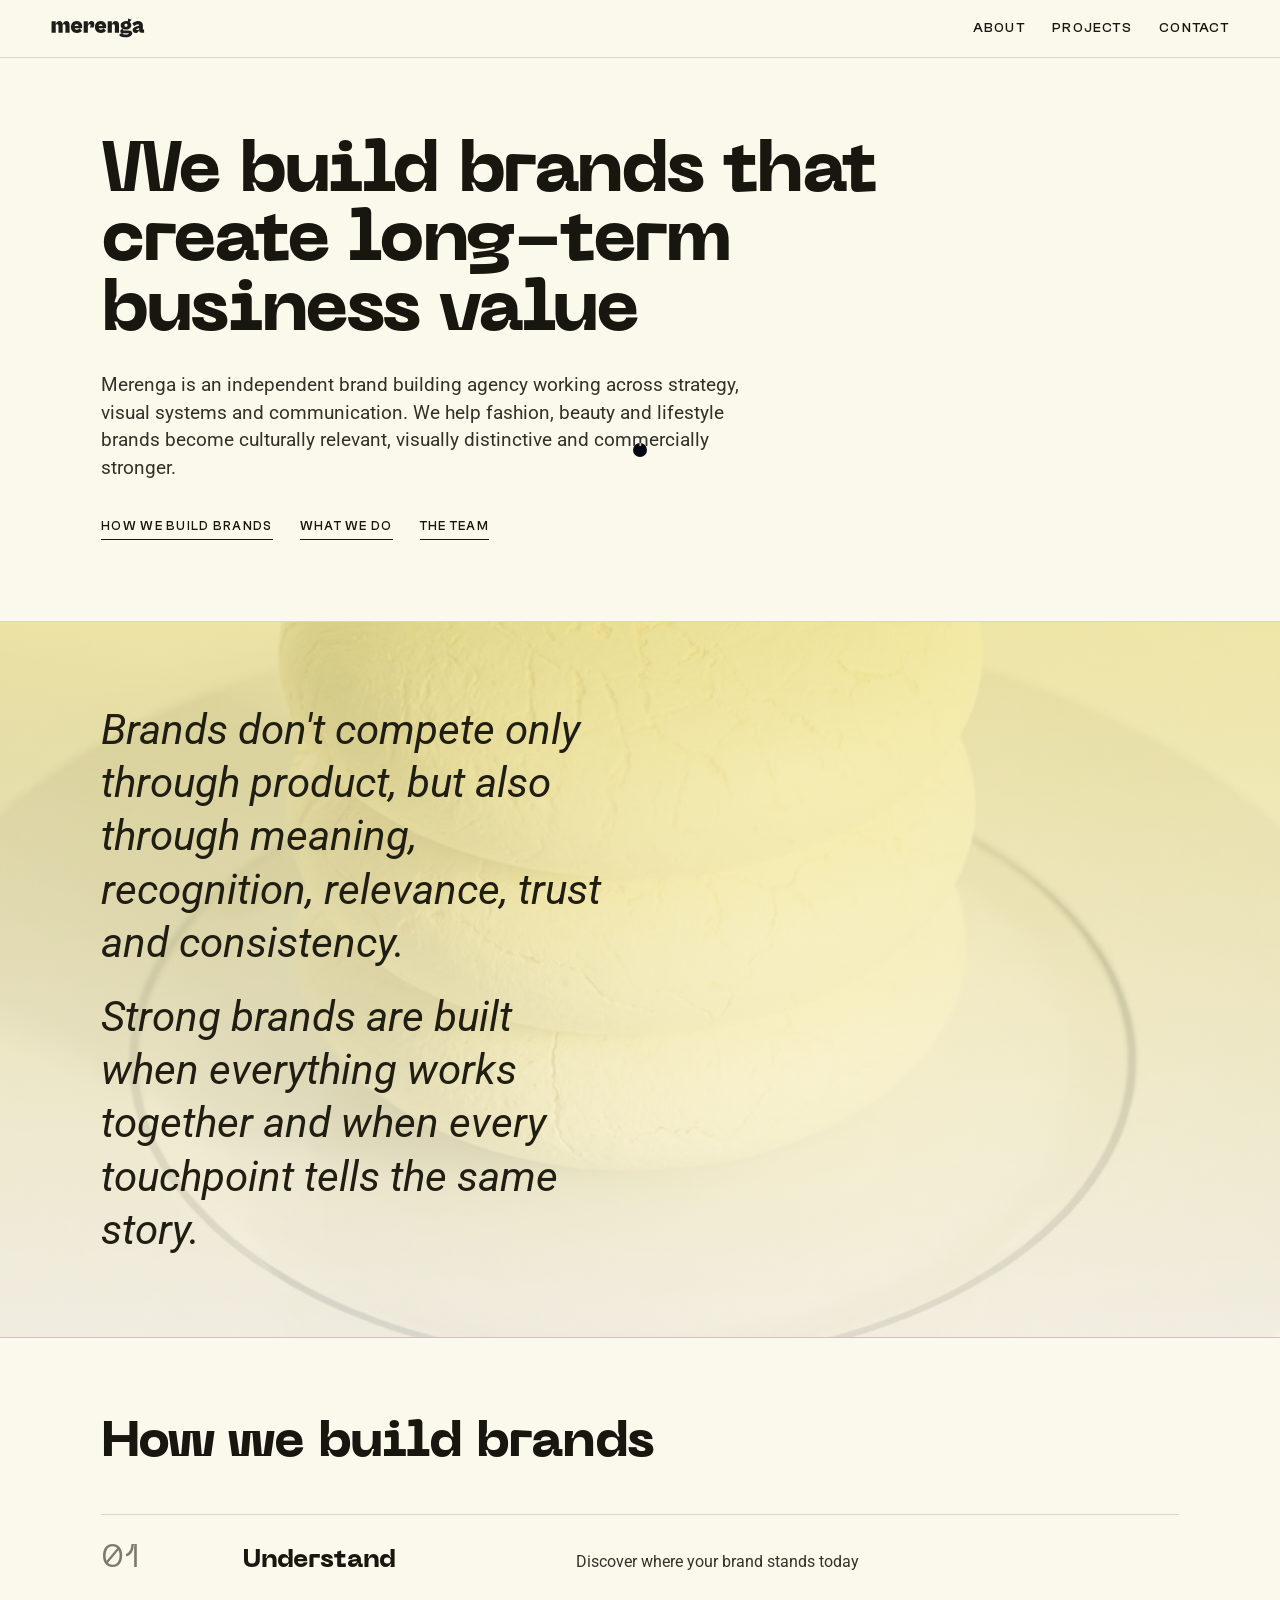
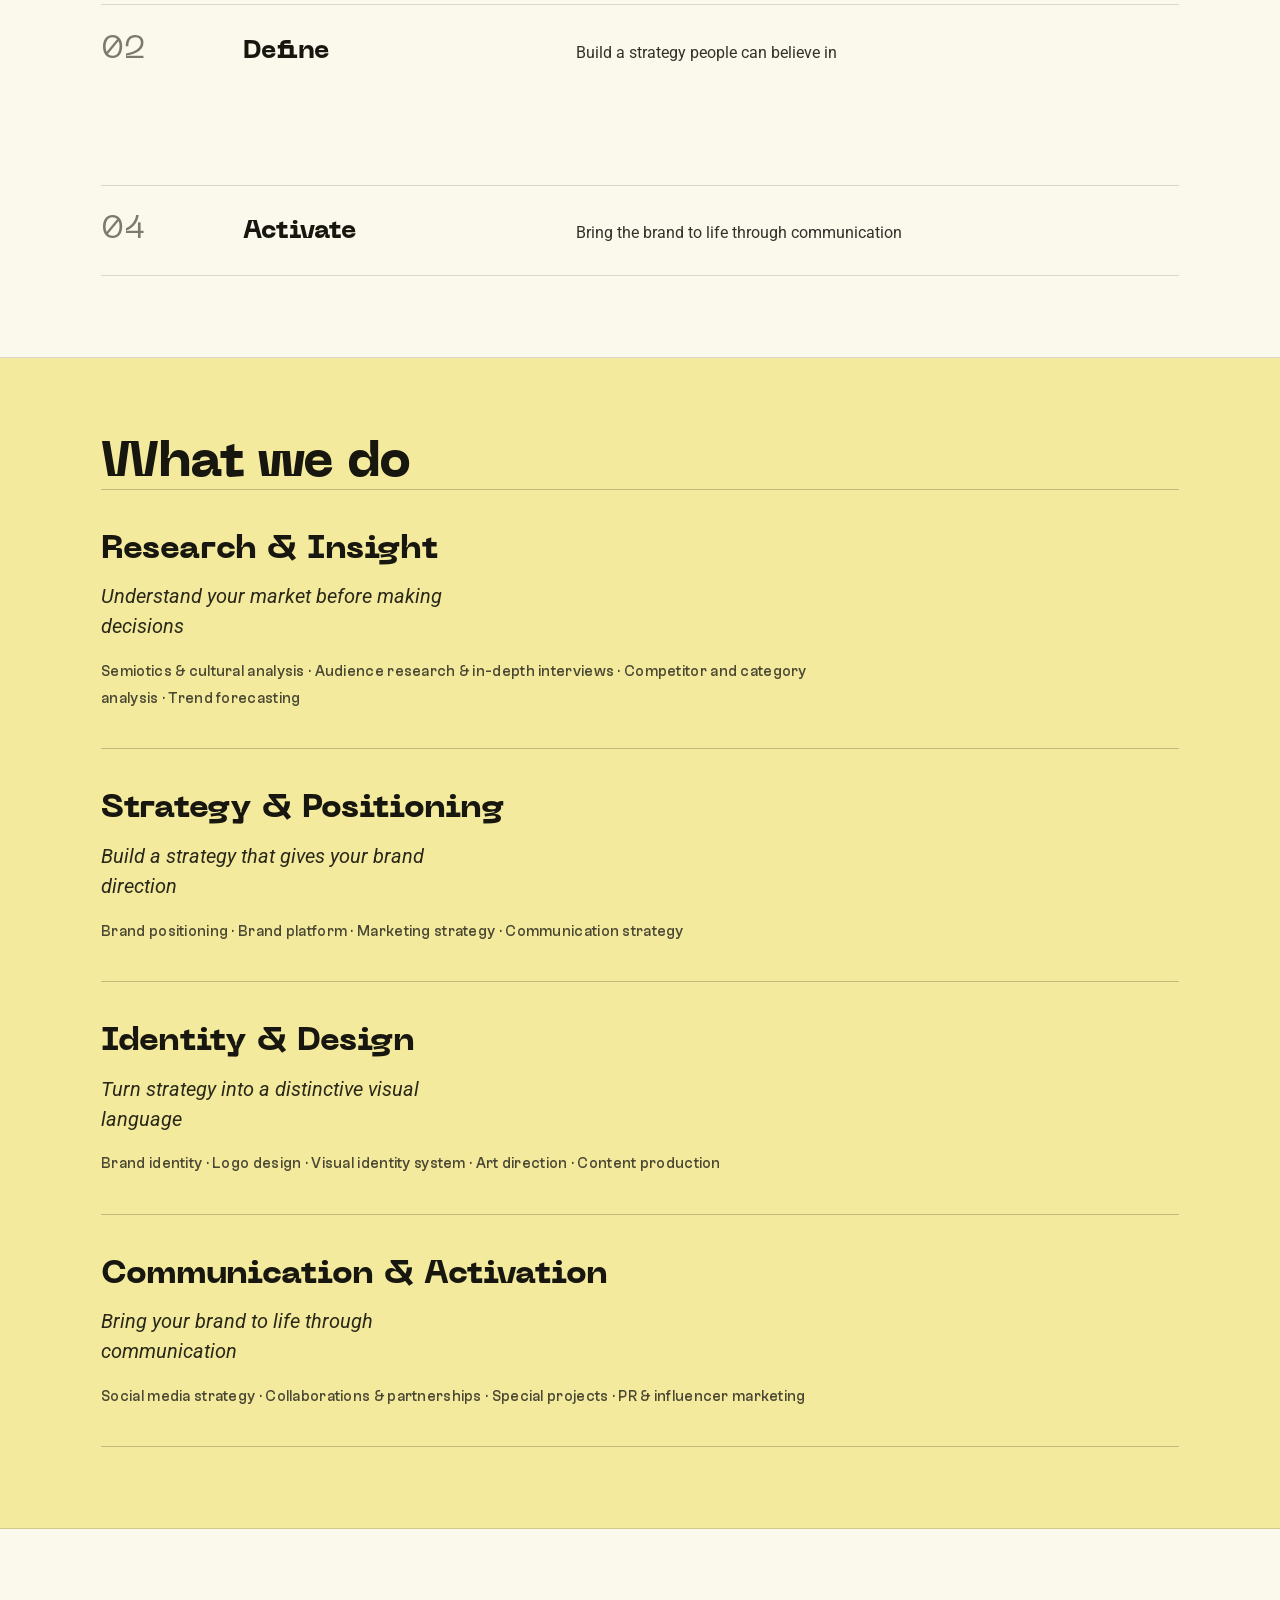
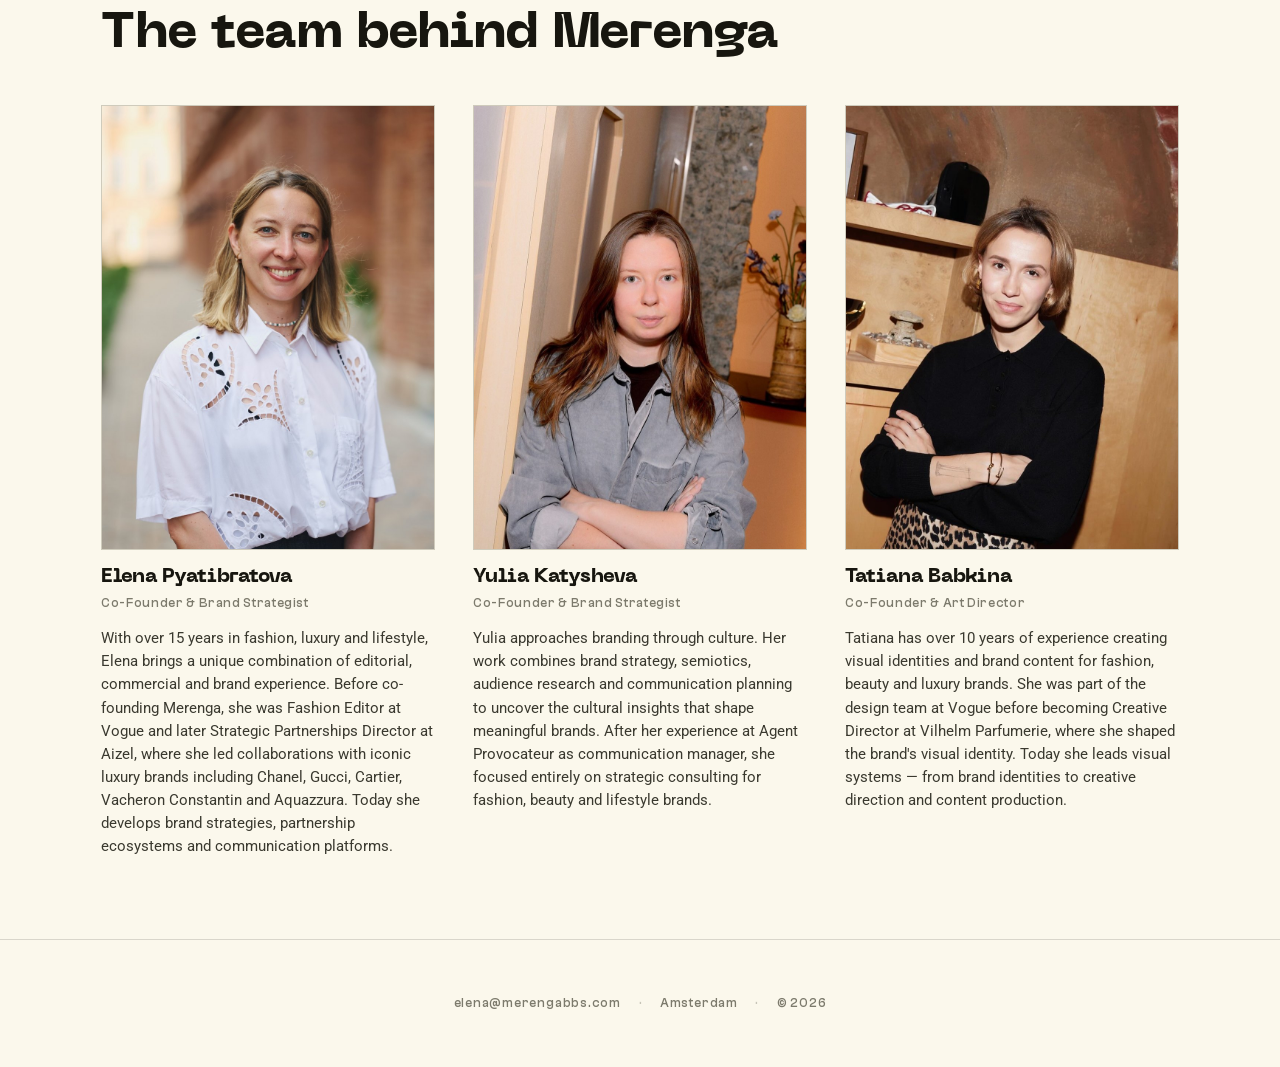
==== about.html @ e3f8ebbd "First version of the web" ====
<!doctype html><html lang="en"><head>
<meta charset="utf-8"><meta name="viewport" content="width=device-width,initial-scale=1">
<title>About — Merenga</title><meta name="description" content="Who we are and what we do. Merenga: strategy, visual systems and communication for fashion, beauty and lifestyle brands.">
<link href="https://fonts.googleapis.com/css2?family=Roboto:ital,wght@0,400;0,500;1,400&display=swap" rel="stylesheet">
<link rel="stylesheet" href="merenga.css"></head><body><header class="hdr"><a class="logo" href="index.html" aria-label="Merenga — home"><svg id="_Слой_1" data-name="Слой_1" xmlns="http://www.w3.org/2000/svg" version="1.1" viewBox="70 220 1310 280">
  <!-- Generator: Adobe Illustrator 29.8.2, SVG Export Plug-In . SVG Version: 2.1.1 Build 3)  -->
  <defs>
    <style>
      .st0 {
        fill: #1d1d1b;
      }
    </style>
  </defs>
  <path class="st0" d="M285.67,263.36c-12.74,0-22.84,2.76-30.3,8.26-7.43,5.53-12.89,12.68-16.33,21.55-2.64,6.74-4.59,13.74-5.84,20.98-.06-16.21-4.02-28.73-11.81-37.5-7.89-8.87-18.85-13.29-32.88-13.29-12.77,0-22.84,2.76-30.3,8.26-7.46,5.53-12.89,12.68-16.36,21.55-2.64,6.78-4.58,13.84-5.83,21.14v-47.69h-58.3v160.01h58.3v-87.13c0-8.66.55-15.29,1.63-19.92s3.07-7.83,5.99-9.55c2.92-1.75,6.85-2.61,11.82-2.61,8.01,0,13.23,2.55,15.72,7.61,2.49,5.07,3.71,12.46,3.71,22.2v89.4h58.33v-87.13c0-8.66.52-15.29,1.6-19.92,1.11-4.64,3.1-7.83,6.02-9.55,2.92-1.75,6.85-2.61,11.82-2.61,7.98,0,13.23,2.55,15.72,7.61,2.46,5.07,3.71,12.46,3.71,22.2v89.4h58.3v-112.09c0-16.39-3.93-29.04-11.82-37.88-7.89-8.87-18.85-13.29-32.88-13.29Z"/>
  <path class="st0" d="M472.88,274.04c-11.45-7.12-26.34-10.68-44.7-10.68-16.18,0-30.27,3.56-42.28,10.68-11.97,7.12-21.28,16.98-27.85,29.47-6.6,12.56-9.89,26.89-9.89,43.1s3.28,30.55,9.89,43.07c6.57,12.53,16.24,22.35,28.98,29.47,12.74,7.12,28.31,10.71,46.67,10.71s33.06-3.25,44.21-9.73c11.11-6.48,19.71-13.72,25.76-21.71l-35.31-33.68c-1.96,4.51-4.61,8.14-7.95,10.84-3.35,2.7-7.12,4.67-11.33,5.83-4.21,1.2-9.03,1.78-14.43,1.78-6.26,0-11.94-.98-17.01-2.92-5.07-1.93-9.06-5.13-11.97-9.55-1.6-2.42-2.74-5.3-3.47-8.6h102.76c.43-1.93.8-5.37,1.14-10.35.31-4.97.49-9.39.49-13.29,0-12.96-2.76-25.14-8.26-36.6-5.53-11.45-14-20.75-25.45-27.88ZM428.52,306.77c9.49,0,16.18,2.49,20.08,7.46,3.38,4.32,5.28,10.25,5.73,17.81h-52.93c.51-7.9,2.92-13.94,7.2-18.14,4.85-4.76,11.48-7.12,19.92-7.12Z"/>
  <path class="st0" d="M638.76,263.36c-8.84,0-16.52,1.93-22.99,5.83-6.48,3.9-11.82,9.03-16.03,15.38-4.21,6.39-7.52,13.29-9.89,20.75-1.69,5.26-2.98,10.5-3.9,15.72v-54.43h-58.3v160.01h58.3v-80.65c0-8.66,1.2-15.81,3.56-21.55,2.39-5.71,5.56-9.98,9.58-12.8,3.99-2.79,8.14-4.21,12.46-4.21,4.76,0,8.14,1.41,10.19,4.21,2.06,2.82,3.07,6.48,3.07,11.02s-1.29,9.89-3.87,15.38c-2.61,5.53-5.4,10.01-8.41,13.45h53.42c2.39-4.08,4.82-10.04,7.31-17.81,2.49-7.77,3.71-16.52,3.71-26.25,0-13.39-2.86-24.07-8.57-32.05-5.74-8.01-15.63-12-29.66-12Z"/>
  <path class="st0" d="M809.15,274.04c-11.45-7.12-26.34-10.68-44.7-10.68-16.18,0-30.27,3.56-42.28,10.68-11.97,7.12-21.28,16.98-27.85,29.47-6.6,12.56-9.89,26.89-9.89,43.1s3.29,30.55,9.89,43.07c6.57,12.53,16.24,22.35,28.98,29.47,12.74,7.12,28.31,10.71,46.67,10.71s33.06-3.25,44.21-9.73c11.11-6.48,19.71-13.72,25.76-21.71l-35.31-33.68c-1.96,4.51-4.61,8.14-7.95,10.84-3.35,2.7-7.12,4.67-11.33,5.83-4.21,1.2-9.03,1.78-14.43,1.78-6.26,0-11.94-.98-17.01-2.92-5.07-1.93-9.06-5.13-11.97-9.55-1.6-2.42-2.74-5.3-3.47-8.6h102.76c.43-1.93.8-5.37,1.14-10.35.31-4.97.49-9.39.49-13.29,0-12.96-2.76-25.14-8.26-36.6-5.53-11.45-14-20.75-25.45-27.88ZM764.79,306.77c9.49,0,16.18,2.49,20.08,7.46,3.38,4.32,5.28,10.25,5.73,17.81h-52.93c.51-7.9,2.92-13.94,7.2-18.14,4.85-4.76,11.48-7.12,19.92-7.12Z"/>
  <path class="st0" d="M974.69,263.36c-12.1,0-21.89,2.76-29.32,8.26-7.46,5.53-13.08,12.68-16.85,21.55-2.92,6.83-5.02,13.94-6.32,21.29v-47.85h-58.3v160.01h58.3v-87.13c0-8.66.61-15.29,1.78-19.92,1.2-4.64,3.29-7.83,6.32-9.55,3.04-1.75,7.34-2.61,12.96-2.61,8.84,0,14.58,2.55,17.16,7.61,2.61,5.07,3.9,12.46,3.9,22.2v89.4h58.3v-112.09c0-16.39-4.27-29.04-12.8-37.88-8.53-8.87-20.23-13.29-35.12-13.29Z"/>
  <path class="st0" d="M1195.28,404.77c-8.2-7.46-22.26-11.18-42.12-11.18h-61.52c-5.4,0-9.15-.98-11.18-2.92-2.06-1.96-3.1-4.64-3.1-8.11,0-2.79.55-5.34,1.63-7.61.2-.42.4-.8.61-1.19.5.24,1,.47,1.51.7,11.11,4.97,24.13,7.46,39.02,7.46s27.91-2.49,39.05-7.46c11.11-4.97,19.8-11.91,26.07-20.88,6.26-8.96,9.39-19.28,9.39-30.95s-3.13-22.23-9.39-31.1c-4.51-6.36-10.28-11.72-17.3-16.08l31.54-31.88-48.6-16.18-5.86,38.67c-7.62-1.81-15.92-2.72-24.9-2.72-14.89,0-27.91,2.49-39.02,7.46-11.14,4.97-19.83,11.88-26.1,20.72-6.26,8.87-9.39,19.22-9.39,31.1s3.13,21.98,9.39,30.95c4.45,6.37,10.13,11.71,17.05,16.06-3.61,1.5-7.3,3.48-11.06,5.95-5.71,3.78-10.56,8.38-14.55,13.78-4.02,5.4-6.02,11.45-6.02,18.11,0,8.23,2.98,14.28,8.93,18.14,5.93,3.9,12.89,6.48,20.88,7.8-7.98,0-15.17.86-21.55,2.58-6.35,1.72-11.39,4.33-15.04,7.77-3.68,3.47-5.53,7.89-5.53,13.29,0,8.84,6.54,16.58,19.62,23.15,13.05,6.6,33.4,9.89,61.06,9.89,23.3,0,42.28-2.64,56.86-7.92,14.55-5.31,25.21-12.31,31.9-21.06,6.69-8.75,10.04-18.11,10.04-28.03,0-11.45-4.11-20.91-12.31-28.34ZM1105.38,305.64c3.99-3.56,8.9-5.34,14.74-5.34s10.75,1.78,14.74,5.34c3.99,3.56,5.99,9.24,5.99,17.01s-2,13.45-5.99,17.01c-3.99,3.56-8.9,5.34-14.74,5.34s-10.75-1.78-14.74-5.34c-3.99-3.56-5.99-9.24-5.99-17.01s2-13.45,5.99-17.01ZM1148.15,448c-7.03,1.96-17.99,2.92-32.88,2.92s-25.97-1.17-31.93-3.56c-5.93-2.36-8.9-5.71-8.9-10.04,0-.86.06-1.63.18-2.27.09-.64.25-1.17.46-1.6h69.02c4.97,0,8.63.43,11.02,1.29,2.36.86,3.56,2.58,3.56,5.19,0,3.44-3.53,6.14-10.53,8.07Z"/>
  <path class="st0" d="M1364.07,382.23c-2.82,0-4.82-.68-6.02-2.09-1.17-1.41-1.78-3.84-1.78-7.31v-48.26c0-20.51-5.93-35.83-17.81-45.99-11.88-10.16-28.09-15.23-48.6-15.23-10.99,0-21.49,1.35-31.41,4.05-9.95,2.7-19.13,6.39-27.54,11.02-8.41,4.64-16,9.98-22.69,16.03l25.91,42.77c6.69-7.55,14.8-13.6,24.32-18.14,9.49-4.54,18.88-6.82,28.18-6.82s15.01,2.18,17.16,6.48c.87,1.76,1.57,3.99,2.08,6.67l-42.92,13.1c-17.68,5.4-30.49,12.03-38.38,19.92-7.89,7.89-11.82,18.3-11.82,31.25,0,14.46,4.05,24.84,12.16,31.1,8.07,6.26,17.96,9.39,29.63,9.39s20.57-2.64,27.39-7.92c6.78-5.31,11.97-11.73,15.53-19.28,3.1-6.57,5.42-12.99,6.97-19.24v12.42c0,7.55,1.72,13.57,5.19,17.99,3.44,4.42,7.92,7.61,13.45,9.55,5.5,1.93,11.27,2.92,17.32,2.92h33.06v-44.39h-9.39ZM1302.82,376.43c-1.07,3.01-2.73,5.5-5,7.43-2.27,1.96-5.13,3.41-8.6,4.39-3.44.95-7.55,1.44-12.31,1.44-4.11,0-7.18-.71-9.24-2.09-2.03-1.41-3.07-3.41-3.07-6.02,0-2.15.92-4.08,2.76-5.83,1.84-1.72,5.43-3.56,10.84-5.5l26.25-9.29v4.75c0,4.11-.55,7.68-1.63,10.71Z"/>
</svg></a><nav class="nav-d"><a href="about.html">About</a><a href="projects.html">Projects</a><a href="contact.html">Contact</a></nav><div class="nav-m"><a class="nav-contact" href="contact.html">Contact</a><button class="burger" aria-label="Menu"><span></span><span></span><span></span></button></div><nav class="nav-mobile"><a href="about.html">About</a><a href="projects.html">Projects</a><a href="contact.html">Contact</a></nav></header>
<section class="section"><div class="wrap">
  <h1 class="lead-xl reveal">We build brands that create long-term business value</h1>
  <p class="body-lg reveal">Merenga is an independent brand building agency working across strategy, visual systems and communication. We help fashion, beauty and lifestyle brands become culturally relevant, visually distinctive and commercially stronger.</p>
  <nav class="jump reveal"><a href="#how">How we build brands</a><a href="#what">What we do</a><a href="#team">The team</a></nav>
</div></section>
<section class="section manifesto"><div class="bg"></div><div class="scrim"></div><div class="wrap">
  <p class="ital reveal">Brands don't compete only through product, but also through meaning, recognition, relevance, trust and consistency.</p>
  <p class="ital reveal">Strong brands are built when everything works together and when every touchpoint tells the same story.</p>
</div></section>
<section class="section" id="how"><div class="wrap">
  <h2 class="section-title reveal">How we build brands</h2>
  <div class="steps">
    <div class="step reveal"><div class="n">01</div><div class="nm">Understand</div><div class="ds">Discover where your brand stands today</div></div>
    <div class="step reveal"><div class="n">02</div><div class="nm">Define</div><div class="ds">Build a strategy people can believe in</div></div>
    <div class="step reveal"><div class="n">03</div><div class="nm">Express</div><div class="ds">Turn strategy into a distinctive visual language</div></div>
    <div class="step reveal"><div class="n">04</div><div class="nm">Activate</div><div class="ds">Bring the brand to life through communication</div></div>
  </div>
</div></section>
<section class="section wwd4" id="what"><div class="wrap">
  <h2 class="section-title reveal">What we do</h2>
  <div class="e4 reveal"><div class="e4in"><h3>Research & Insight</h3><p class="slead">Understand your market before making decisions</p><p class="svcs">Semiotics &amp; cultural analysis · Audience research &amp; in-depth interviews · Competitor and category analysis · Trend forecasting</p></div></div><div class="e4 reveal"><div class="e4in"><h3>Strategy & Positioning</h3><p class="slead">Build a strategy that gives your brand direction</p><p class="svcs">Brand positioning · Brand platform · Marketing strategy · Communication strategy</p></div></div><div class="e4 reveal"><div class="e4in"><h3>Identity & Design</h3><p class="slead">Turn strategy into a distinctive visual language</p><p class="svcs">Brand identity · Logo design · Visual identity system · Art direction · Content production</p></div></div><div class="e4 reveal"><div class="e4in"><h3>Communication & Activation</h3><p class="slead">Bring your brand to life through communication</p><p class="svcs">Social media strategy · Collaborations &amp; partnerships · Special projects · PR &amp; influencer marketing</p></div></div>
</div></section>
<section class="section" id="team"><div class="wrap">
  <h2 class="section-title reveal">The team behind Merenga</h2>
  <div class="team"><div class="member reveal"><div class="photo"><img src="assets/team/elena.jpg" alt="Elena Pyatibratova" loading="lazy"></div><h3>Elena Pyatibratova</h3><div class="role">Co-Founder &amp; Brand Strategist</div><p>With over 15 years in fashion, luxury and lifestyle, Elena brings a unique combination of editorial, commercial and brand experience. Before co-founding Merenga, she was Fashion Editor at Vogue and later Strategic Partnerships Director at Aizel, where she led collaborations with iconic luxury brands including Chanel, Gucci, Cartier, Vacheron Constantin and Aquazzura. Today she develops brand strategies, partnership ecosystems and communication platforms.</p></div><div class="member reveal"><div class="photo"><img src="assets/team/yulia.jpg" alt="Yulia Katysheva" loading="lazy"></div><h3>Yulia Katysheva</h3><div class="role">Co-Founder &amp; Brand Strategist</div><p>Yulia approaches branding through culture. Her work combines brand strategy, semiotics, audience research and communication planning to uncover the cultural insights that shape meaningful brands. After her experience at Agent Provocateur as communication manager, she focused entirely on strategic consulting for fashion, beauty and lifestyle brands.</p></div><div class="member reveal"><div class="photo"><img src="assets/team/tatiana.jpg" alt="Tatiana Babkina" loading="lazy"></div><h3>Tatiana Babkina</h3><div class="role">Co-Founder &amp; Art Director</div><p>Tatiana has over 10 years of experience creating visual identities and brand content for fashion, beauty and luxury brands. She was part of the design team at Vogue before becoming Creative Director at Vilhelm Parfumerie, where she shaped the brand's visual identity. Today she leads visual systems — from brand identities to creative direction and content production.</p></div></div>
</div></section>
<footer class="foot"><div class="contacts"><a href="mailto:elena@merengabbs.com">elena@merengabbs.com</a><span class="sep">·</span><span>Amsterdam</span><span class="sep">·</span><span>© 2026</span></div></footer><script>
document.addEventListener('click',function(e){
  var b=e.target.closest('.burger');
  if(b){var h=b.closest('.hdr'); if(h)h.classList.toggle('open'); e.preventDefault(); return;}
  var a=e.target.closest('.nav-mobile a');
  if(a){var h=a.closest('.hdr'); if(h)h.classList.remove('open');}
});
</script><script>
(function(){
 if(!('IntersectionObserver' in window)){document.querySelectorAll('.reveal').forEach(function(el){el.classList.add('in');});return;}
 var io=new IntersectionObserver(function(es){es.forEach(function(e){if(e.isIntersecting){e.target.classList.add('in');io.unobserve(e.target);}});},{rootMargin:'0px 0px -12% 0px',threshold:.05});
 document.querySelectorAll('.reveal').forEach(function(el){io.observe(el);});
})();
</script><script src="assets/js/merenga-motion.js" defer></script></body></html>
---- merenga.css ----
@font-face{font-family:'Clash Grotesk';src:url(assets/fonts/clash.woff2) format('woff2');font-weight:300 700;font-style:normal;font-display:swap}
@font-face{font-family:'Neue Machina';src:url(assets/fonts/machina-reg.woff2) format('woff2');font-weight:400;font-style:normal;font-display:swap}
@font-face{font-family:'Neue Machina';src:url(assets/fonts/machina-ultra.woff2) format('woff2');font-weight:800;font-style:normal;font-display:swap}
:root{--cream:#FBF8EC;--yellow:#F3EA9E;--ink:#17160F;--muted:#7c7a6c;--line:rgba(23,22,15,.15);--panel:#EFEBDB}
*{box-sizing:border-box;margin:0;padding:0}
html{-webkit-text-size-adjust:100%}
body{font-family:'Roboto','Helvetica Neue',Arial,sans-serif;color:var(--ink);background:var(--cream);-webkit-font-smoothing:antialiased;line-height:1.5}
a{color:inherit;text-decoration:none}
img{display:block;max-width:100%}
.mcursor{position:fixed;top:0;left:0;width:14px;height:14px;border-radius:50%;background:#fff;mix-blend-mode:difference;pointer-events:none;z-index:99999;transition:width .28s cubic-bezier(.2,.7,.2,1),height .28s cubic-bezier(.2,.7,.2,1),opacity .25s;will-change:transform}
.mcursor.big{width:54px;height:54px}
html.has-mcursor,html.has-mcursor *{cursor:none!important}
@media (hover:none),(pointer:coarse){.mcursor{display:none}html.has-mcursor,html.has-mcursor *{cursor:auto!important}}
.ital{font-family:'Roboto',serif;font-style:italic}
.mono-label{font-family:'Clash Grotesk',sans-serif;font-weight:500;font-size:.72rem;letter-spacing:.14em;text-transform:uppercase;color:var(--muted)}

/* ---------- HEADER (logo left, nav right) ---------- */
.hdr{position:sticky;top:0;z-index:40;display:flex;align-items:center;justify-content:space-between;gap:1rem;
  padding:18px clamp(20px,4vw,60px);background:var(--cream);border-bottom:1px solid var(--line)}
.hdr.over{position:absolute;left:0;right:0;background:transparent;border-bottom:0}
.hdr .logo{display:block;flex:0 0 auto}.hdr .logo svg{height:20px;width:auto;display:block}
.nav-d{display:flex;align-items:center;gap:1.7rem}
.nav-d a,.nav-mobile a,.nav-contact{font-family:'Clash Grotesk',sans-serif;font-weight:500;font-size:.86rem;letter-spacing:.09em;text-transform:uppercase}
.nav-d a{transition:opacity .2s}.nav-d a:hover{opacity:.55}
.nav-m{display:none;align-items:center;gap:1.1rem}
.burger{display:inline-flex;flex-direction:column;justify-content:center;gap:5px;width:30px;height:22px;background:none;border:0;cursor:pointer;padding:0}
.burger span{width:24px;height:1.5px;background:var(--ink);display:block;transition:.25s}
.hdr.open .burger span:nth-child(1){transform:translateY(6.5px) rotate(45deg)}
.hdr.open .burger span:nth-child(2){opacity:0}
.hdr.open .burger span:nth-child(3){transform:translateY(-6.5px) rotate(-45deg)}
.nav-mobile{display:none;position:absolute;top:100%;left:0;right:0;background:var(--cream);border-bottom:1px solid var(--line);
  flex-direction:column;gap:14px;padding:16px clamp(20px,4vw,60px) 22px;z-index:39}
.hdr.open .nav-mobile{display:flex}
@media(max-width:820px){ .nav-d{display:none} .nav-m{display:flex} }

/* ---------- shared footer ---------- */
.foot{padding:clamp(34px,6vh,66px) clamp(20px,4vw,60px);text-align:center;border-top:1px solid var(--line)}
.contacts{display:flex;justify-content:center;align-items:center;flex-wrap:wrap;gap:.5rem 1.1rem;
  font-family:'Clash Grotesk',sans-serif;font-weight:500;font-size:.8rem;letter-spacing:.06em;color:var(--muted)}
.contacts a:hover{opacity:.6}.contacts .sep{opacity:.4}
.foot.over{border-top:0}

/* ---------- HOME ---------- */
.home{position:relative;height:100svh;min-height:100svh;overflow:hidden}
.home .bg{position:absolute;inset:0;width:100%;height:100%;object-fit:cover;background:var(--cream) url(assets/hero.jpg) center center/cover no-repeat}
.home .footwrap{position:absolute;left:0;right:0;bottom:0}
.home .foot{border-top:0;padding-bottom:clamp(22px,3.4vh,40px)}

/* ---------- CONTACT ---------- */
.contact{position:relative;min-height:100svh;background:var(--yellow);display:flex;flex-direction:column}
.contact .mid{flex:1;display:flex;align-items:center;justify-content:center;text-align:center;padding:2rem}
.contact .mail{font-family:'Neue Machina',sans-serif;font-weight:800;letter-spacing:-.01em;
  font-size:clamp(1.6rem,5.4vw,3.4rem);color:var(--ink);word-break:break-word}
.contact .mail:hover{opacity:.65}
.contact .cfoot{padding:0 0 clamp(24px,4vh,44px);text-align:center}

/* ---------- inner pages ---------- */
.wrap{max-width:1180px;margin:0 auto;padding:0 clamp(20px,4vw,60px)}
.section{padding:clamp(52px,9vh,116px) 0;border-bottom:1px solid var(--line)}
.section:last-of-type{border-bottom:0}
.lead-xl{font-family:'Neue Machina',sans-serif;font-weight:800;line-height:.99;font-size:clamp(2.1rem,6vw,4.4rem);letter-spacing:-.02em;max-width:16ch}
.body-lg{font-size:clamp(1rem,1.5vw,1.16rem);max-width:60ch;color:#33322a;margin-top:1.5rem}
.tags{margin-top:1.9rem;display:flex;gap:1.4rem;flex-wrap:wrap}
.tags span{font-family:'Clash Grotesk',sans-serif;font-weight:500;font-size:.8rem;letter-spacing:.12em;text-transform:uppercase}
.jump{margin-top:2.1rem;display:flex;gap:1.7rem;flex-wrap:wrap}
.jump a{font-family:'Clash Grotesk',sans-serif;font-weight:500;font-size:.8rem;letter-spacing:.1em;text-transform:uppercase;border-bottom:1px solid var(--ink);padding-bottom:3px;transition:opacity .2s}
.jump a:hover{opacity:.5}
html{scroll-behavior:smooth}
.section[id]{scroll-margin-top:78px}
.manifesto{position:relative;overflow:hidden;background:var(--yellow)}
.manifesto .bg{position:absolute;inset:0;background:url(assets/manifesto.jpg) center/cover}
.manifesto .scrim{position:absolute;inset:0;background:linear-gradient(180deg,rgba(243,234,158,.80),rgba(251,248,236,.86))}
.manifesto .wrap{position:relative;z-index:1}
.manifesto .ital{font-size:clamp(1.4rem,3.5vw,2.6rem);line-height:1.28;max-width:22ch;color:#201e12}
.manifesto .ital + .ital{margin-top:1.3rem}
.reveal{opacity:0;transform:translateY(16px);transition:opacity .7s cubic-bezier(.22,.61,.36,1),transform .7s cubic-bezier(.22,.61,.36,1)}
.reveal.in{opacity:1;transform:none}
@media(prefers-reduced-motion:reduce){.reveal,.reveal.in{transition:none;opacity:1;transform:none}}
.section.wwd4{background:var(--yellow)}
.e4{border-top:1px solid rgba(23,22,15,.22);padding:clamp(24px,4vh,44px) 0}
.e4:last-child{border-bottom:1px solid rgba(23,22,15,.22)}
.e4in{transition:transform .35s cubic-bezier(.2,.7,.2,1)}
.e4:hover .e4in{transform:translateX(14px)}
.e4 h3{font-family:'Neue Machina',sans-serif;font-weight:800;font-size:clamp(1.35rem,2.9vw,2rem)}
.e4 .slead{font-family:'Roboto',serif;font-style:italic;font-size:clamp(1.02rem,1.8vw,1.24rem);margin:.55rem 0 1rem;color:#2a2818;max-width:34ch}
.e4 .svcs{font-family:'Clash Grotesk',sans-serif;font-weight:500;font-size:.92rem;letter-spacing:.02em;color:#4a4733;max-width:72ch;line-height:1.85}
.section-title{font-family:'Neue Machina',sans-serif;font-weight:800;font-size:clamp(1.7rem,4.2vw,3.1rem);letter-spacing:-.01em;line-height:1}

/* steps */
.steps{margin-top:clamp(26px,5vh,52px)}
.step{display:grid;grid-template-columns:clamp(60px,9vw,110px) minmax(130px,1fr) 2fr;gap:1rem 2rem;align-items:baseline;padding:clamp(16px,2.3vh,26px) 0;border-top:1px solid var(--line)}
.step:last-child{border-bottom:1px solid var(--line)}
.step .n{font-family:'Neue Machina',sans-serif;font-size:clamp(1.3rem,3vw,2rem);color:var(--muted)}
.step .nm{font-family:'Neue Machina',sans-serif;font-weight:800;font-size:clamp(1.1rem,2.3vw,1.55rem)}
.step .ds{color:#33322a}

/* services (What we do) — single 'what we do', no business impact */
.svc{padding:clamp(28px,4.4vh,50px) 0;border-top:1px solid var(--line);display:grid;grid-template-columns:1fr 1fr;gap:1.4rem 2.4rem}
.svc:last-child{border-bottom:1px solid var(--line)}
.svc-l{display:flex;flex-direction:column}
.svc .n{font-family:'Neue Machina',sans-serif;font-size:clamp(1.1rem,2.2vw,1.5rem);color:var(--muted);margin-bottom:.5rem}
.svc h3{font-family:'Neue Machina',sans-serif;font-weight:800;font-size:clamp(1.4rem,3vw,2rem);line-height:1.02}
.svc .slead{font-family:'Roboto',serif;font-style:italic;font-size:clamp(1.02rem,1.8vw,1.25rem);color:#33322a;margin-top:.7rem;max-width:34ch}
.svc ul{list-style:none;align-self:center}
.svc li{padding:.34rem 0;font-size:.98rem;color:#2c2b22;border-bottom:1px solid rgba(23,22,15,.07)}

/* team (photos) */
.team{margin-top:clamp(28px,5vh,56px);display:grid;grid-template-columns:repeat(3,1fr);gap:clamp(22px,3vw,42px)}
.member .photo{aspect-ratio:3/4;background:var(--panel);border:1px solid var(--line);overflow:hidden;margin-bottom:1.1rem}
.member .photo img{width:100%;height:100%;object-fit:cover}
.member h3{font-family:'Neue Machina',sans-serif;font-weight:800;font-size:1.2rem;line-height:1.1}
.member .role{font-family:'Clash Grotesk',sans-serif;font-weight:500;font-size:.8rem;letter-spacing:.05em;color:var(--muted);margin:.35rem 0 .9rem}
.member p{font-size:.93rem;color:#3a392f;line-height:1.55}

/* projects grid: 4:3 landscape, caption under */
.pgrid{display:grid;grid-template-columns:1fr 1fr;gap:clamp(16px,2vw,30px);padding:clamp(28px,5vh,60px) 0 clamp(50px,8vh,100px)}
.tile{display:block}
.tile .frame{aspect-ratio:4/3;overflow:hidden;background:var(--panel);display:grid;place-items:center}
.tile .frame img{width:100%;height:100%;object-fit:cover;transition:transform .6s cubic-bezier(.2,.7,.2,1)}
.tile:hover .frame img{transform:scale(1.04)}
.tile .frame.ph span{font-family:'Clash Grotesk',sans-serif;font-weight:500;font-size:.72rem;letter-spacing:.16em;text-transform:uppercase;color:#a5a291}
.tile .tcap{margin-top:.85rem;font-family:'Neue Machina',sans-serif;font-weight:800;font-size:clamp(1rem,1.7vw,1.28rem);color:var(--ink)}

/* case page */
.case-hero{width:100%;height:min(86svh,940px);overflow:hidden;background:var(--panel)}
.case-hero img{width:100%;height:100%;object-fit:cover}
.case-hero.ph{display:grid;place-items:center}
.case-hero.ph span{font-family:'Clash Grotesk',sans-serif;font-weight:500;font-size:.75rem;letter-spacing:.18em;text-transform:uppercase;color:#a5a291}
.case-intro{padding:clamp(34px,6vh,72px) 0 clamp(20px,3vh,34px)}
.case-name{font-family:'Neue Machina',sans-serif;font-weight:800;font-size:clamp(1.4rem,3vw,2.2rem);line-height:1.05}
.case-desc{margin-top:1rem;font-size:.98rem;color:var(--muted);max-width:52ch;line-height:1.6}
.gallery{padding-bottom:clamp(40px,7vh,90px);display:flex;flex-direction:column;gap:clamp(16px,3vh,40px)}
.gallery img,.gallery video{width:100%;height:auto;display:block;background:var(--panel)}
.backlink{display:inline-block;margin-top:1.4rem;font-family:'Clash Grotesk',sans-serif;font-weight:500;font-size:.8rem;letter-spacing:.08em;text-transform:uppercase;border-bottom:1px solid var(--ink);padding-bottom:2px}
.backlink:hover{opacity:.6}

@media(max-width:820px){
  .team{grid-template-columns:1fr;gap:32px}
  .svc{grid-template-columns:1fr;gap:.7rem}
  .step{grid-template-columns:52px 1fr;gap:.3rem 1rem}.step .ds{grid-column:1/-1}
  .pgrid{grid-template-columns:1fr}
}
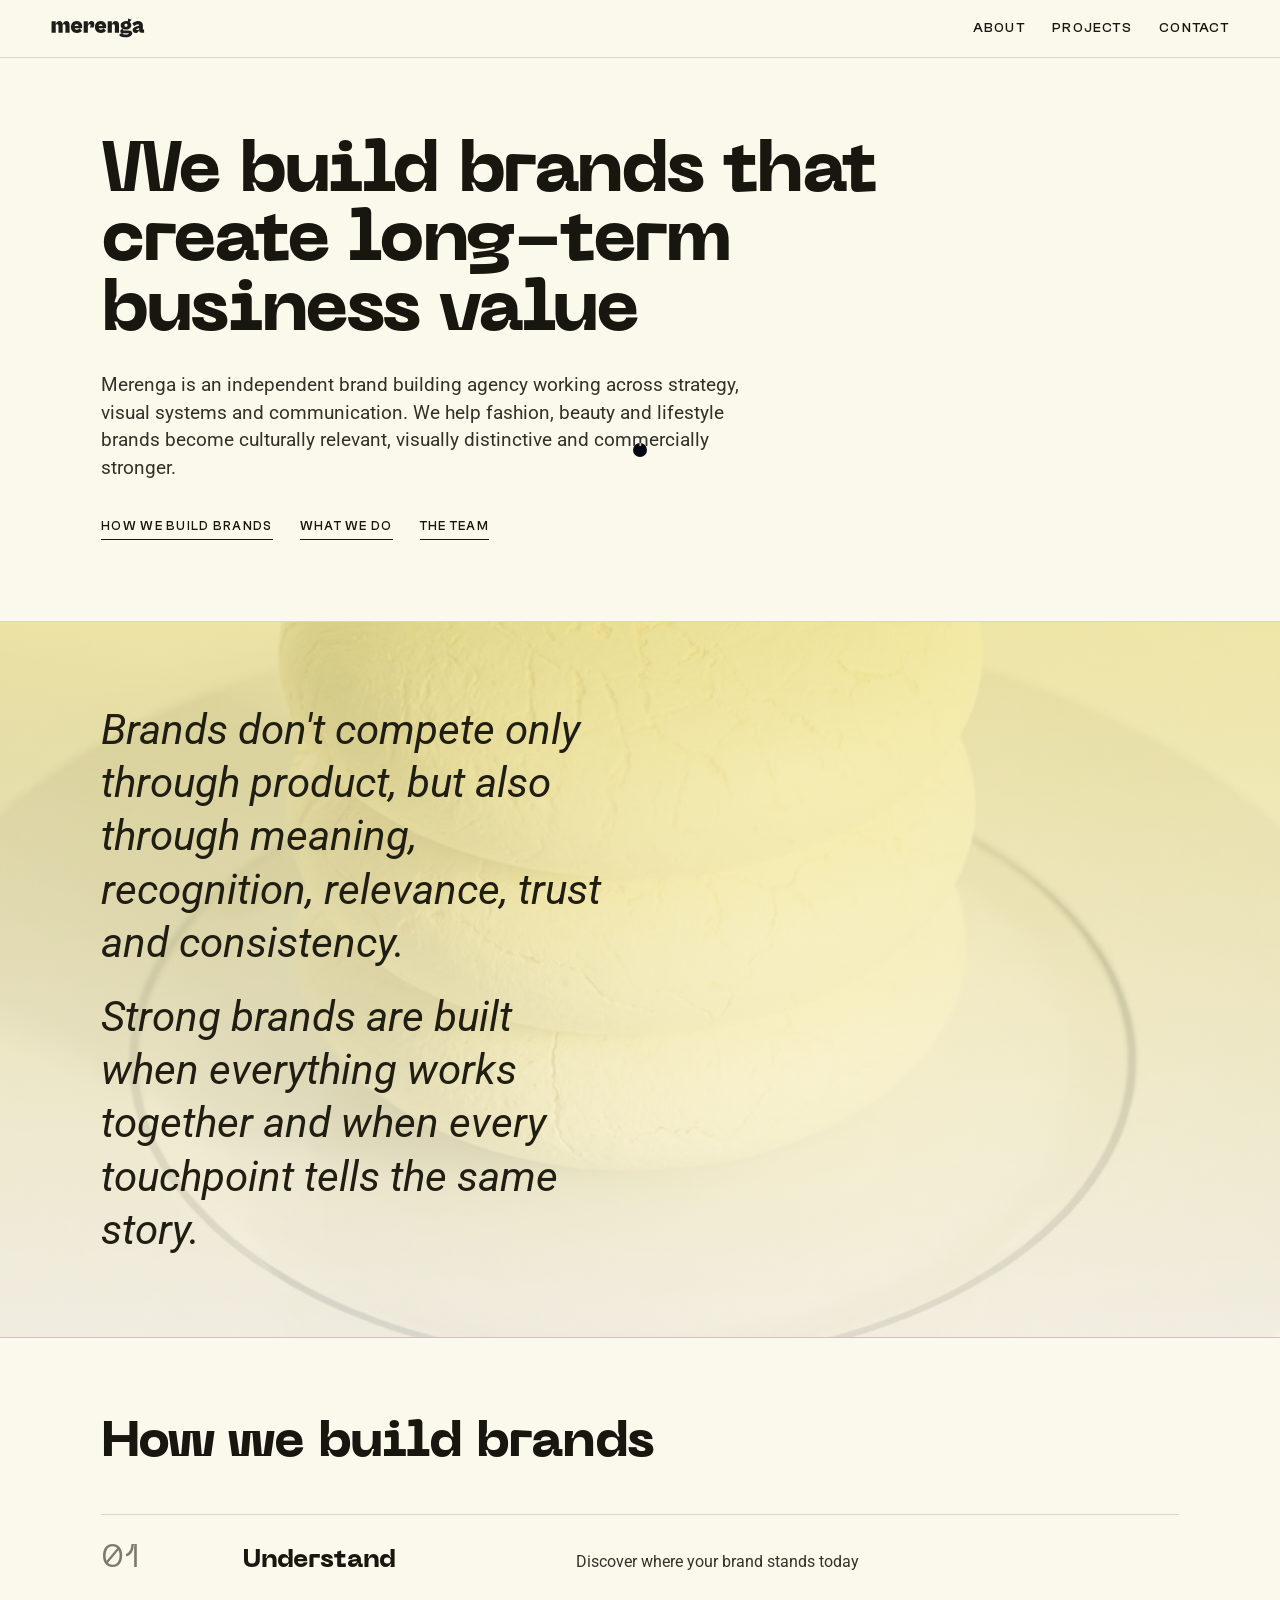
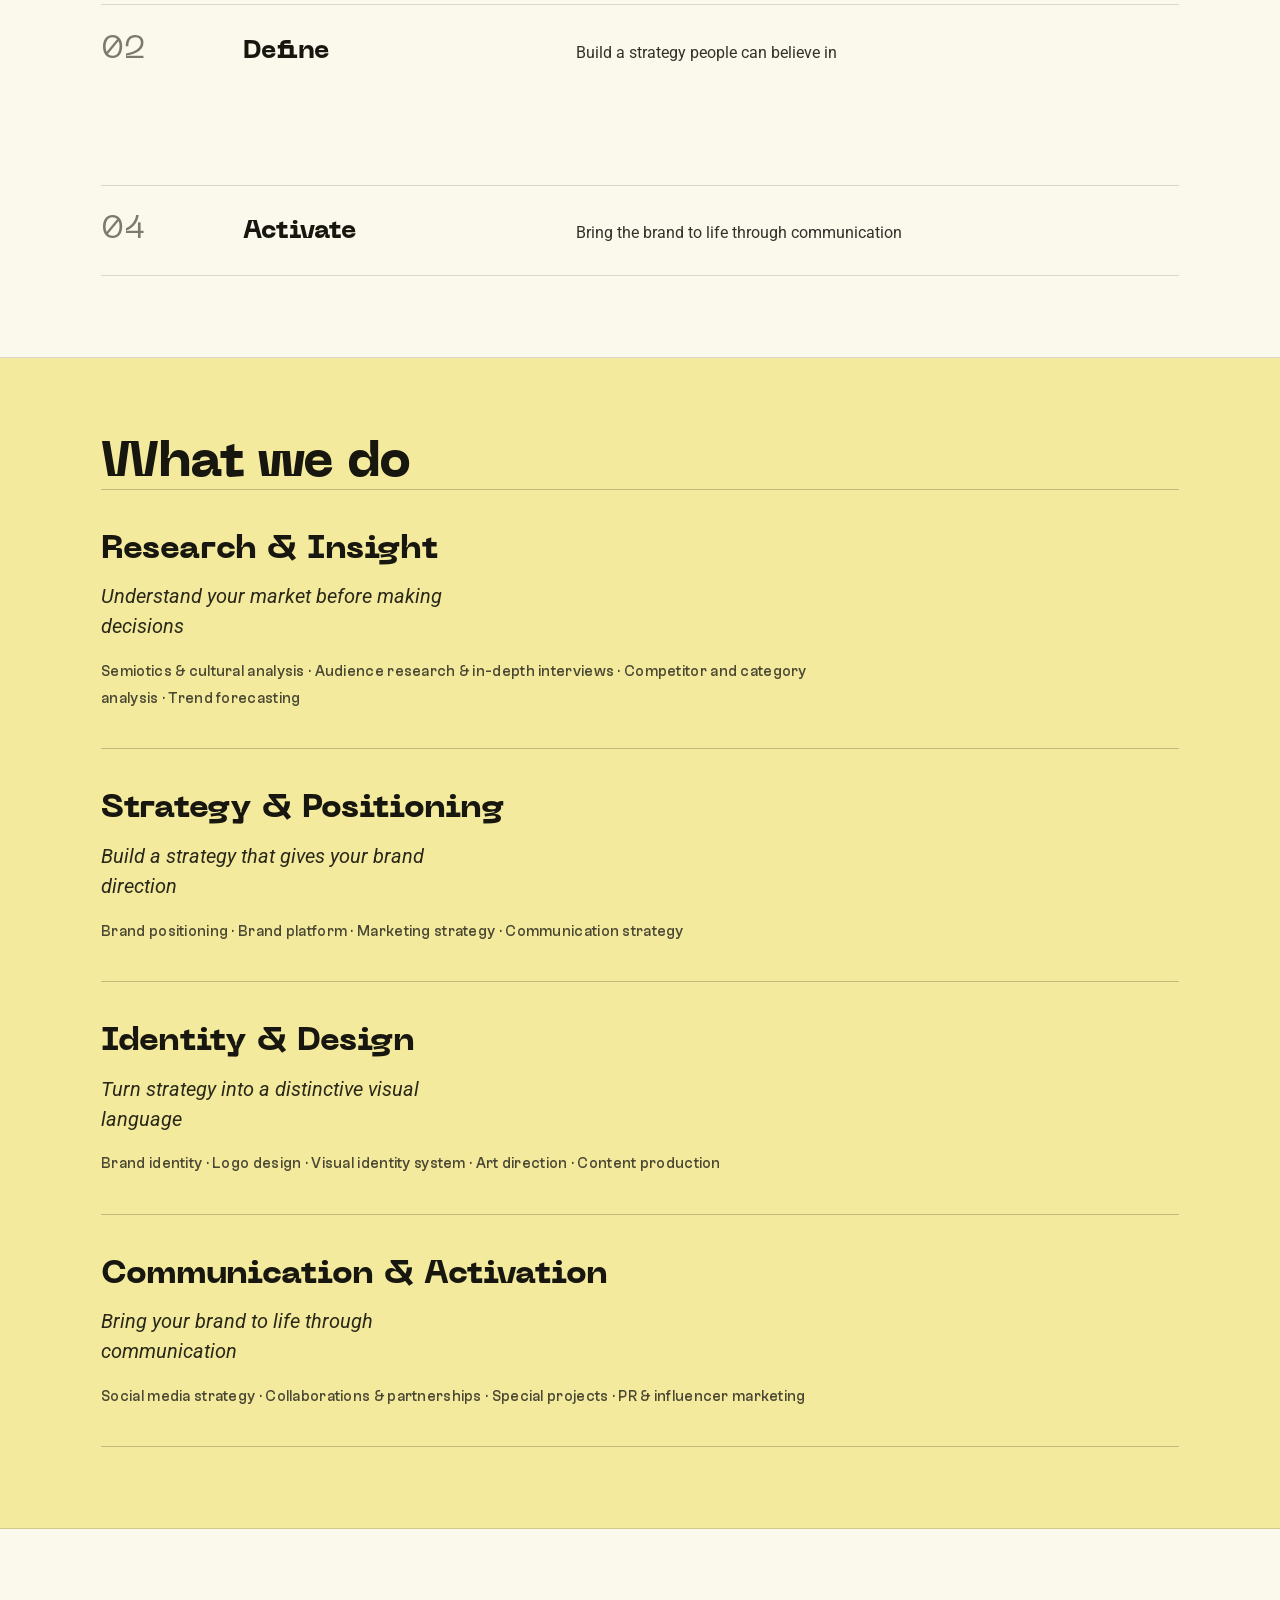
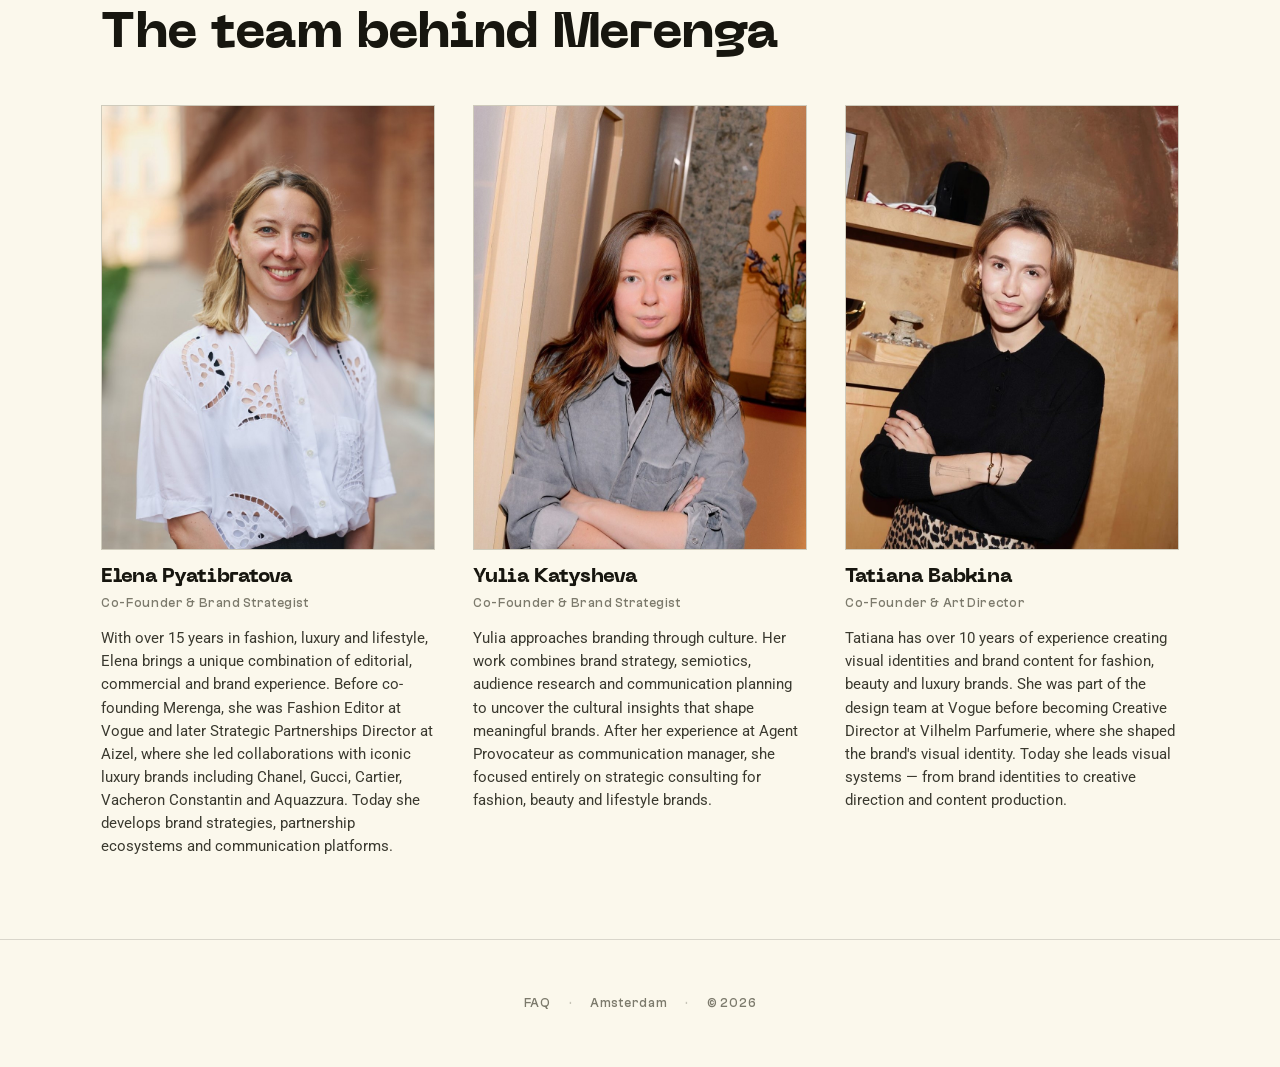
==== commit 5da83792: "Updates with the faq" ====
--- a/about.html
+++ b/about.html
@@ -1,8 +1,21 @@
 <!doctype html><html lang="en"><head>
 <meta charset="utf-8"><meta name="viewport" content="width=device-width,initial-scale=1">
+<script async src="https://www.googletagmanager.com/gtag/js?id=G-4FZXHGJBSR"></script>
+<script>window.dataLayer=window.dataLayer||[];function gtag(){dataLayer.push(arguments);}gtag('js',new Date());gtag('config','G-4FZXHGJBSR');</script>
 <title>About — Merenga</title><meta name="description" content="Who we are and what we do. Merenga: strategy, visual systems and communication for fashion, beauty and lifestyle brands.">
+<link rel="canonical" href="https://merengabbs.com/about.html">
+<meta name="robots" content="index, follow, max-image-preview:large">
+<meta name="geo.region" content="NL-NH"><meta name="geo.placename" content="Amsterdam">
+<meta property="og:type" content="website"><meta property="og:site_name" content="Merenga"><meta property="og:locale" content="en_US">
+<meta property="og:title" content="About — Merenga"><meta property="og:description" content="Who we are and what we do. Merenga: strategy, visual systems and communication for fashion, beauty and lifestyle brands."><meta property="og:url" content="https://merengabbs.com/about.html">
+<meta property="og:image" content="https://merengabbs.com/og-image.jpg"><meta property="og:image:width" content="1200"><meta property="og:image:height" content="630">
+<meta name="twitter:card" content="summary_large_image"><meta name="twitter:title" content="About — Merenga"><meta name="twitter:description" content="Who we are and what we do. Merenga: strategy, visual systems and communication for fashion, beauty and lifestyle brands."><meta name="twitter:image" content="https://merengabbs.com/og-image.jpg">
+<link rel="icon" href="favicon.svg" type="image/svg+xml">
+<link rel="icon" href="favicon.ico" sizes="any">
+<link rel="apple-touch-icon" href="apple-touch-icon.png">
+<meta name="theme-color" content="#F3EA9E">
 <link href="https://fonts.googleapis.com/css2?family=Roboto:ital,wght@0,400;0,500;1,400&display=swap" rel="stylesheet">
-<link rel="stylesheet" href="merenga.css"></head><body><header class="hdr"><a class="logo" href="index.html" aria-label="Merenga — home"><svg id="_Слой_1" data-name="Слой_1" xmlns="http://www.w3.org/2000/svg" version="1.1" viewBox="70 220 1310 280">
+<link rel="stylesheet" href="merenga.css"></head><body><header class="hdr"><a class="logo" href="./" aria-label="Merenga — home"><svg id="_Слой_1" data-name="Слой_1" xmlns="http://www.w3.org/2000/svg" version="1.1" viewBox="70 220 1310 280">
   <!-- Generator: Adobe Illustrator 29.8.2, SVG Export Plug-In . SVG Version: 2.1.1 Build 3)  -->
   <defs>
     <style>
@@ -45,7 +58,7 @@
   <h2 class="section-title reveal">The team behind Merenga</h2>
   <div class="team"><div class="member reveal"><div class="photo"><img src="assets/team/elena.jpg" alt="Elena Pyatibratova" loading="lazy"></div><h3>Elena Pyatibratova</h3><div class="role">Co-Founder &amp; Brand Strategist</div><p>With over 15 years in fashion, luxury and lifestyle, Elena brings a unique combination of editorial, commercial and brand experience. Before co-founding Merenga, she was Fashion Editor at Vogue and later Strategic Partnerships Director at Aizel, where she led collaborations with iconic luxury brands including Chanel, Gucci, Cartier, Vacheron Constantin and Aquazzura. Today she develops brand strategies, partnership ecosystems and communication platforms.</p></div><div class="member reveal"><div class="photo"><img src="assets/team/yulia.jpg" alt="Yulia Katysheva" loading="lazy"></div><h3>Yulia Katysheva</h3><div class="role">Co-Founder &amp; Brand Strategist</div><p>Yulia approaches branding through culture. Her work combines brand strategy, semiotics, audience research and communication planning to uncover the cultural insights that shape meaningful brands. After her experience at Agent Provocateur as communication manager, she focused entirely on strategic consulting for fashion, beauty and lifestyle brands.</p></div><div class="member reveal"><div class="photo"><img src="assets/team/tatiana.jpg" alt="Tatiana Babkina" loading="lazy"></div><h3>Tatiana Babkina</h3><div class="role">Co-Founder &amp; Art Director</div><p>Tatiana has over 10 years of experience creating visual identities and brand content for fashion, beauty and luxury brands. She was part of the design team at Vogue before becoming Creative Director at Vilhelm Parfumerie, where she shaped the brand's visual identity. Today she leads visual systems — from brand identities to creative direction and content production.</p></div></div>
 </div></section>
-<footer class="foot"><div class="contacts"><a href="mailto:elena@merengabbs.com">elena@merengabbs.com</a><span class="sep">·</span><span>Amsterdam</span><span class="sep">·</span><span>© 2026</span></div></footer><script>
+<footer class="foot"><div class="contacts"><a href="faq.html">FAQ</a><span class="sep">·</span><span>Amsterdam</span><span class="sep">·</span><span>© 2026</span></div></footer><script>
 document.addEventListener('click',function(e){
   var b=e.target.closest('.burger');
   if(b){var h=b.closest('.hdr'); if(h)h.classList.toggle('open'); e.preventDefault(); return;}
--- a/merenga.css
+++ b/merenga.css
@@ -50,9 +50,10 @@
 /* ---------- CONTACT ---------- */
 .contact{position:relative;min-height:100svh;background:var(--yellow);display:flex;flex-direction:column}
 .contact .mid{flex:1;display:flex;align-items:center;justify-content:center;text-align:center;padding:2rem}
-.contact .mail{font-family:'Neue Machina',sans-serif;font-weight:800;letter-spacing:-.01em;
-  font-size:clamp(1.6rem,5.4vw,3.4rem);color:var(--ink);word-break:break-word}
-.contact .mail:hover{opacity:.65}
+.contact .mail{font-family:'Roboto',sans-serif;font-weight:400;letter-spacing:0;
+  font-size:clamp(1.05rem,2.2vw,1.35rem);color:var(--ink);word-break:break-word;
+  text-decoration:underline;text-underline-offset:5px;text-decoration-thickness:1px}
+.contact .mail:hover{opacity:.6}
 .contact .cfoot{padding:0 0 clamp(24px,4vh,44px);text-align:center}
 
 /* ---------- inner pages ---------- */
@@ -122,22 +123,51 @@
 .tile .frame.ph span{font-family:'Clash Grotesk',sans-serif;font-weight:500;font-size:.72rem;letter-spacing:.16em;text-transform:uppercase;color:#a5a291}
 .tile .tcap{margin-top:.85rem;font-family:'Neue Machina',sans-serif;font-weight:800;font-size:clamp(1rem,1.7vw,1.28rem);color:var(--ink)}
 
-/* case page */
-.case-hero{width:100%;height:min(86svh,940px);overflow:hidden;background:var(--panel)}
-.case-hero img{width:100%;height:100%;object-fit:cover}
-.case-hero.ph{display:grid;place-items:center}
-.case-hero.ph span{font-family:'Clash Grotesk',sans-serif;font-weight:500;font-size:.75rem;letter-spacing:.18em;text-transform:uppercase;color:#a5a291}
-.case-intro{padding:clamp(34px,6vh,72px) 0 clamp(20px,3vh,34px)}
+/* case page — заходное фото в родной пропорции (без кропа) */
+.case-hero{display:flex;justify-content:center;background:var(--cream);padding:clamp(14px,3vw,40px)}
+.case-hero img{max-height:88svh;width:auto;max-width:100%;object-fit:contain;background:var(--panel)}
+.case-intro{padding:clamp(30px,5vh,60px) 0 clamp(18px,3vh,32px)}
+.case-feature{margin:clamp(14px,3vh,40px) 0}
+.case-feature img{width:100%;height:auto;display:block;background:var(--panel)}
+/* ---------- FAQ ---------- */
+.faqwrap{max-width:820px;padding:clamp(30px,5vh,60px) 0 clamp(50px,9vh,110px)}
+.faq-group{margin:clamp(28px,5vh,54px) 0 clamp(6px,1.4vh,14px)}
+.faq-item{padding:clamp(16px,2.4vh,26px) 0;border-top:1px solid var(--line)}
+.faq-q{font-family:'Neue Machina',sans-serif;font-weight:800;font-size:clamp(1.02rem,1.9vw,1.32rem);line-height:1.18;margin:0 0 .55rem}
+.faq-a{font-family:'Roboto',sans-serif;font-weight:400;font-size:clamp(.98rem,1.5vw,1.08rem);color:#33322a;max-width:62ch}
+.faq-a a{text-decoration:underline;text-underline-offset:3px}
 .case-name{font-family:'Neue Machina',sans-serif;font-weight:800;font-size:clamp(1.4rem,3vw,2.2rem);line-height:1.05}
-.case-desc{margin-top:1rem;font-size:.98rem;color:var(--muted);max-width:52ch;line-height:1.6}
-.gallery{padding-bottom:clamp(40px,7vh,90px);display:flex;flex-direction:column;gap:clamp(16px,3vh,40px)}
-.gallery img,.gallery video{width:100%;height:auto;display:block;background:var(--panel)}
+.case-sub{margin-top:.7rem;font-family:'Roboto',serif;font-style:italic;font-size:clamp(1.02rem,1.8vw,1.25rem);color:#33322a;max-width:44ch}
+/* galleries — родной размер фото */
+.gal{padding-bottom:clamp(40px,7vh,90px)}
+.gal img,.gal video{display:block;background:var(--panel)}
+.gal-stack{display:flex;flex-direction:column;gap:clamp(16px,3vh,40px)}
+.gal-stack img,.gal-stack video{width:100%;height:auto}
+.gal-solo img,.gal-solo video{width:100%;height:auto}
+.gal-masonry{column-count:2;column-gap:clamp(14px,2vw,28px)}
+.gal-masonry img{width:100%;height:auto;margin:0 0 clamp(14px,2vw,28px);break-inside:avoid}
+.gal-grid2{display:grid;grid-template-columns:1fr 1fr;gap:clamp(12px,1.6vw,22px)}
+.gal-grid2 img{width:100%;height:auto}
+.video-ph{aspect-ratio:16/9;background:var(--panel);border:1px solid var(--line);display:grid;place-items:center;margin-bottom:clamp(16px,3vh,40px);font-family:'Clash Grotesk',sans-serif;font-weight:500;font-size:.8rem;letter-spacing:.14em;text-transform:uppercase;color:#a5a291}
 .backlink{display:inline-block;margin-top:1.4rem;font-family:'Clash Grotesk',sans-serif;font-weight:500;font-size:.8rem;letter-spacing:.08em;text-transform:uppercase;border-bottom:1px solid var(--ink);padding-bottom:2px}
 .backlink:hover{opacity:.6}
+/* projects — masonry со сдвигами (вариант 5) */
+.pv5{display:grid;grid-template-columns:1fr 1fr;gap:clamp(16px,2vw,44px);align-items:start}
+.pv5 .col{display:flex;flex-direction:column;gap:clamp(26px,4.5vh,64px)}
+.pv5 .col2{margin-top:clamp(40px,10vh,130px)}
+.pv5 .col1 .tile:nth-child(2){margin-left:clamp(0px,4vw,56px)}
+.pv5 .col2 .tile:nth-child(3){margin-right:clamp(0px,3vw,44px)}
+.pv5 .tile .ph{overflow:hidden;background:var(--panel)}
+.pv5 .tile img{width:100%;height:auto;transition:transform .8s cubic-bezier(.2,.7,.2,1)}
+.pv5 .tile:hover img{transform:scale(1.04)}
+.pv5 .cap{margin-top:.75rem;font-family:'Neue Machina',sans-serif;font-weight:800;font-size:clamp(1rem,1.7vw,1.28rem);color:var(--ink)}
+.pv5 .col2 .tile.reveal{transition-delay:.08s}
 
 @media(max-width:820px){
   .team{grid-template-columns:1fr;gap:32px}
   .svc{grid-template-columns:1fr;gap:.7rem}
   .step{grid-template-columns:52px 1fr;gap:.3rem 1rem}.step .ds{grid-column:1/-1}
   .pgrid{grid-template-columns:1fr}
+  .pv5{grid-template-columns:1fr}.pv5 .col2{margin-top:0}.pv5 .col1 .tile,.pv5 .col2 .tile{margin:0}
+  .gal-masonry{column-count:1}
 }
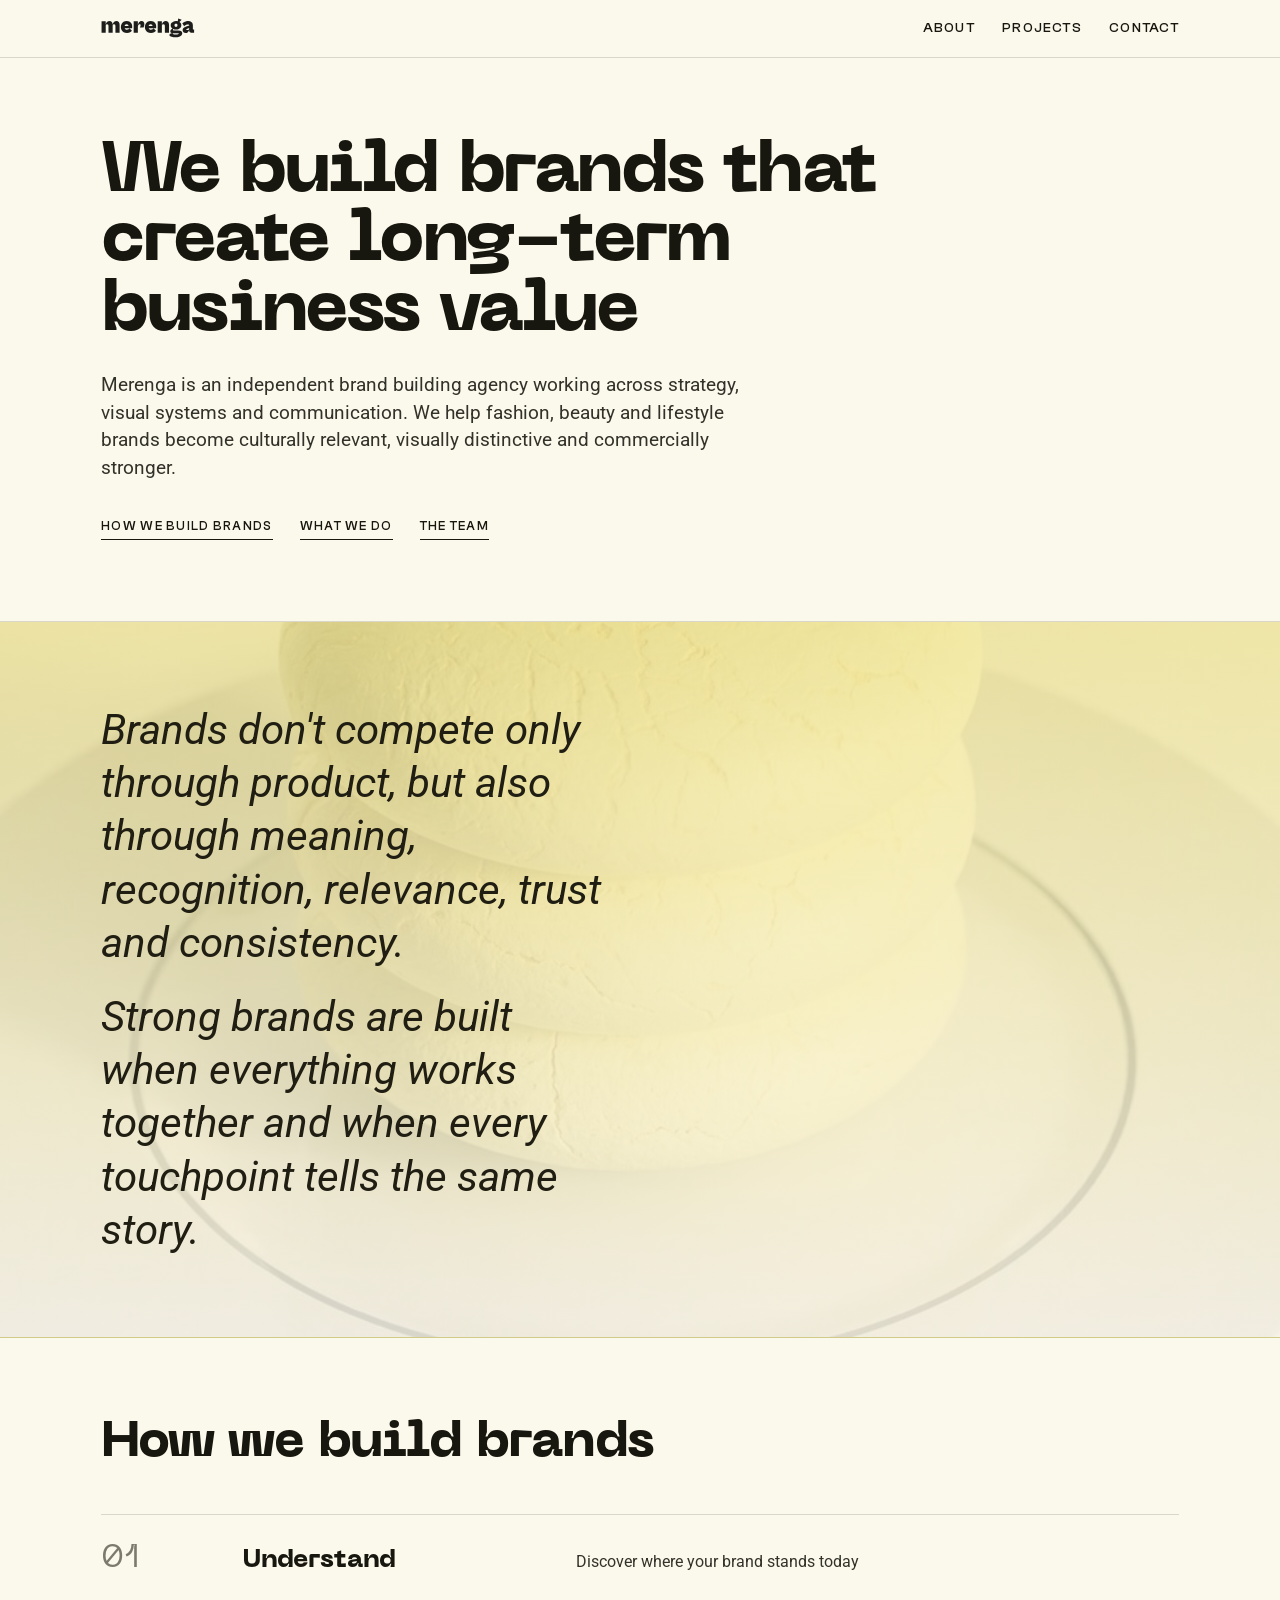
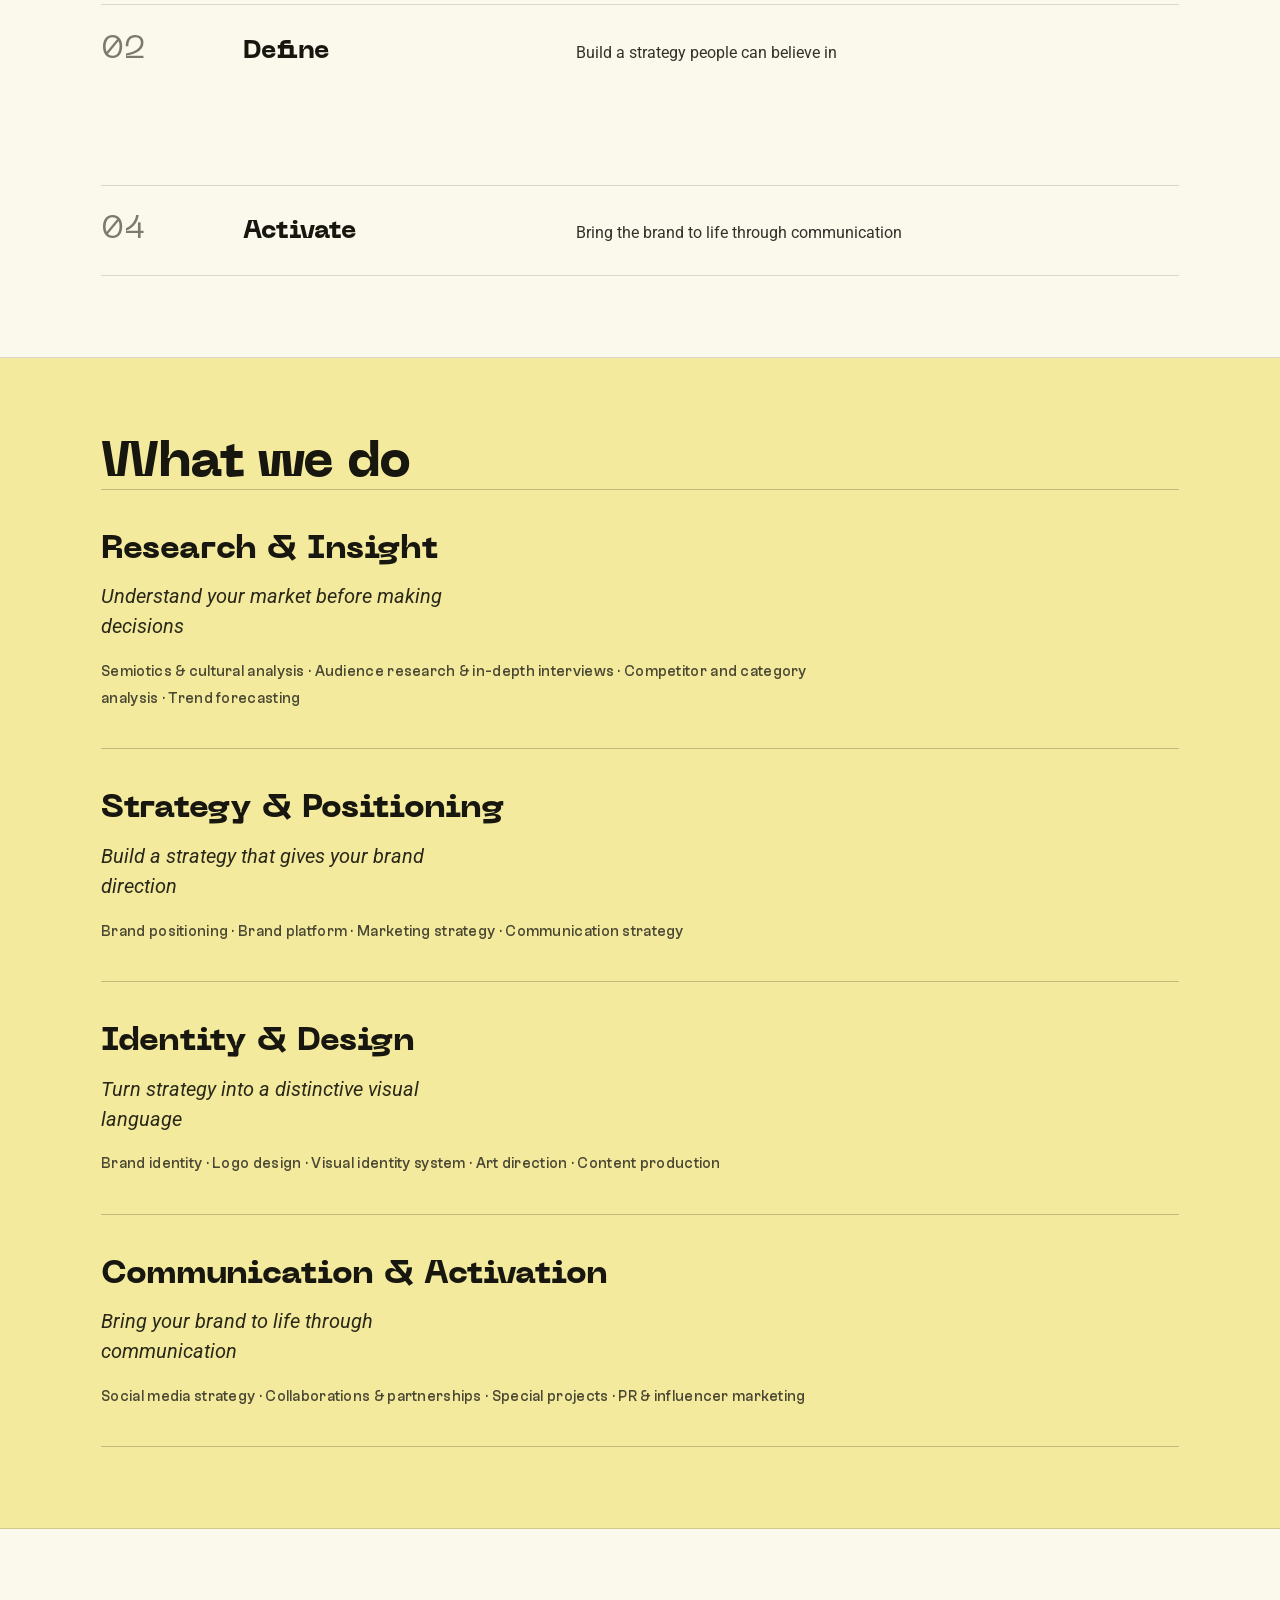
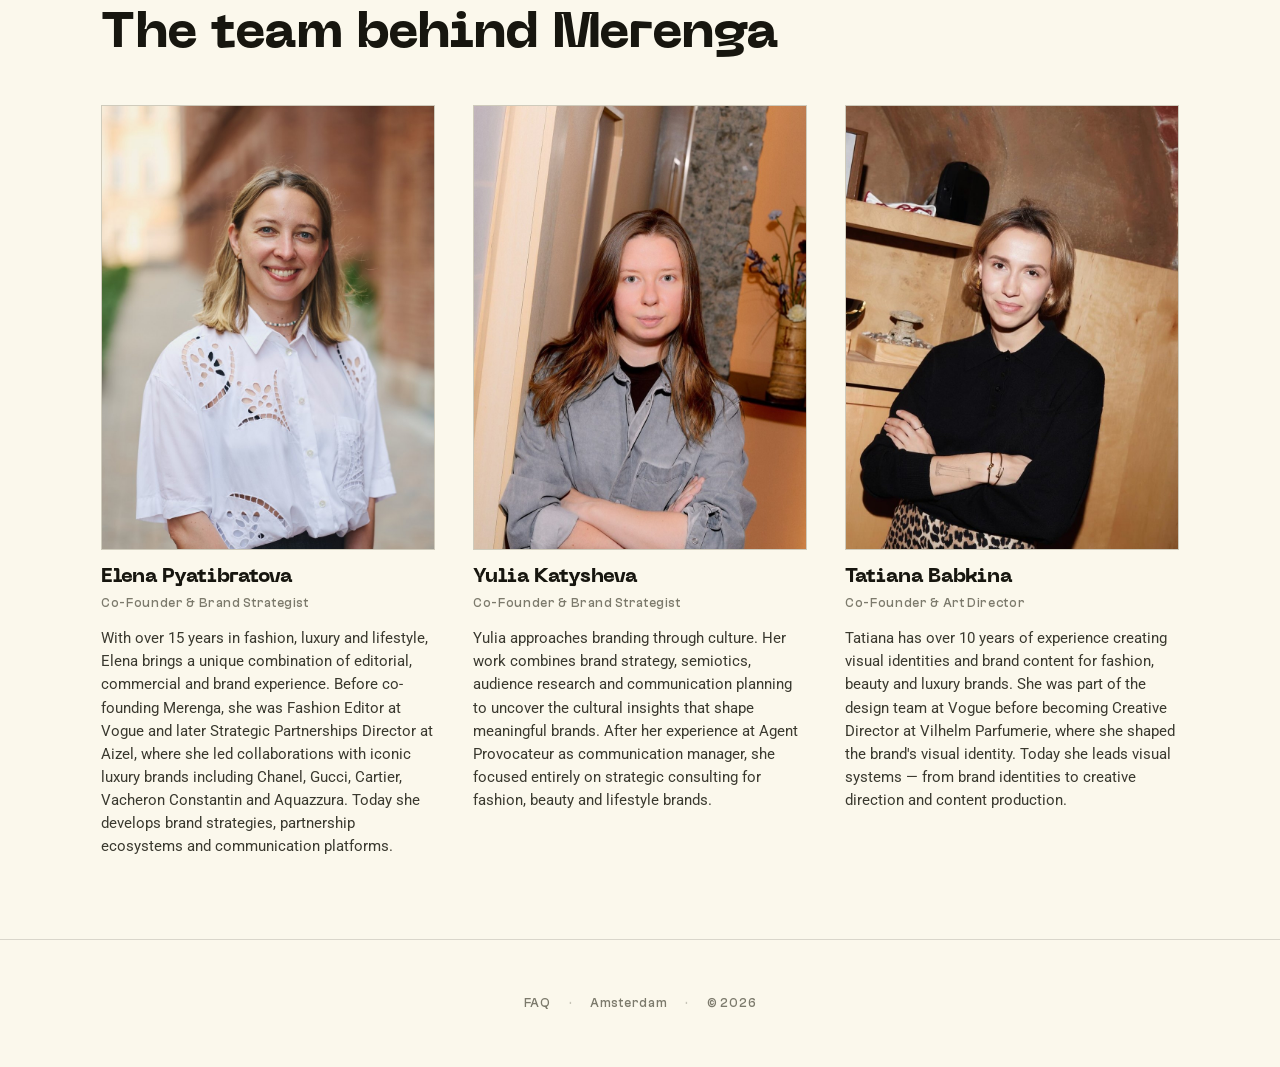
==== commit 3d421403: "New changes" ====
--- a/about.html
+++ b/about.html
@@ -15,7 +15,7 @@
 <link rel="apple-touch-icon" href="apple-touch-icon.png">
 <meta name="theme-color" content="#F3EA9E">
 <link href="https://fonts.googleapis.com/css2?family=Roboto:ital,wght@0,400;0,500;1,400&display=swap" rel="stylesheet">
-<link rel="stylesheet" href="merenga.css"></head><body><header class="hdr"><a class="logo" href="./" aria-label="Merenga — home"><svg id="_Слой_1" data-name="Слой_1" xmlns="http://www.w3.org/2000/svg" version="1.1" viewBox="70 220 1310 280">
+<link rel="stylesheet" href="merenga.css"></head><body><header class="hdr"><div class="hdr-in"><a class="logo" href="./" aria-label="Merenga — home"><svg id="_Слой_1" data-name="Слой_1" xmlns="http://www.w3.org/2000/svg" version="1.1" viewBox="70 220 1310 280">
   <!-- Generator: Adobe Illustrator 29.8.2, SVG Export Plug-In . SVG Version: 2.1.1 Build 3)  -->
   <defs>
     <style>
@@ -31,7 +31,7 @@
   <path class="st0" d="M974.69,263.36c-12.1,0-21.89,2.76-29.32,8.26-7.46,5.53-13.08,12.68-16.85,21.55-2.92,6.83-5.02,13.94-6.32,21.29v-47.85h-58.3v160.01h58.3v-87.13c0-8.66.61-15.29,1.78-19.92,1.2-4.64,3.29-7.83,6.32-9.55,3.04-1.75,7.34-2.61,12.96-2.61,8.84,0,14.58,2.55,17.16,7.61,2.61,5.07,3.9,12.46,3.9,22.2v89.4h58.3v-112.09c0-16.39-4.27-29.04-12.8-37.88-8.53-8.87-20.23-13.29-35.12-13.29Z"/>
   <path class="st0" d="M1195.28,404.77c-8.2-7.46-22.26-11.18-42.12-11.18h-61.52c-5.4,0-9.15-.98-11.18-2.92-2.06-1.96-3.1-4.64-3.1-8.11,0-2.79.55-5.34,1.63-7.61.2-.42.4-.8.61-1.19.5.24,1,.47,1.51.7,11.11,4.97,24.13,7.46,39.02,7.46s27.91-2.49,39.05-7.46c11.11-4.97,19.8-11.91,26.07-20.88,6.26-8.96,9.39-19.28,9.39-30.95s-3.13-22.23-9.39-31.1c-4.51-6.36-10.28-11.72-17.3-16.08l31.54-31.88-48.6-16.18-5.86,38.67c-7.62-1.81-15.92-2.72-24.9-2.72-14.89,0-27.91,2.49-39.02,7.46-11.14,4.97-19.83,11.88-26.1,20.72-6.26,8.87-9.39,19.22-9.39,31.1s3.13,21.98,9.39,30.95c4.45,6.37,10.13,11.71,17.05,16.06-3.61,1.5-7.3,3.48-11.06,5.95-5.71,3.78-10.56,8.38-14.55,13.78-4.02,5.4-6.02,11.45-6.02,18.11,0,8.23,2.98,14.28,8.93,18.14,5.93,3.9,12.89,6.48,20.88,7.8-7.98,0-15.17.86-21.55,2.58-6.35,1.72-11.39,4.33-15.04,7.77-3.68,3.47-5.53,7.89-5.53,13.29,0,8.84,6.54,16.58,19.62,23.15,13.05,6.6,33.4,9.89,61.06,9.89,23.3,0,42.28-2.64,56.86-7.92,14.55-5.31,25.21-12.31,31.9-21.06,6.69-8.75,10.04-18.11,10.04-28.03,0-11.45-4.11-20.91-12.31-28.34ZM1105.38,305.64c3.99-3.56,8.9-5.34,14.74-5.34s10.75,1.78,14.74,5.34c3.99,3.56,5.99,9.24,5.99,17.01s-2,13.45-5.99,17.01c-3.99,3.56-8.9,5.34-14.74,5.34s-10.75-1.78-14.74-5.34c-3.99-3.56-5.99-9.24-5.99-17.01s2-13.45,5.99-17.01ZM1148.15,448c-7.03,1.96-17.99,2.92-32.88,2.92s-25.97-1.17-31.93-3.56c-5.93-2.36-8.9-5.71-8.9-10.04,0-.86.06-1.63.18-2.27.09-.64.25-1.17.46-1.6h69.02c4.97,0,8.63.43,11.02,1.29,2.36.86,3.56,2.58,3.56,5.19,0,3.44-3.53,6.14-10.53,8.07Z"/>
   <path class="st0" d="M1364.07,382.23c-2.82,0-4.82-.68-6.02-2.09-1.17-1.41-1.78-3.84-1.78-7.31v-48.26c0-20.51-5.93-35.83-17.81-45.99-11.88-10.16-28.09-15.23-48.6-15.23-10.99,0-21.49,1.35-31.41,4.05-9.95,2.7-19.13,6.39-27.54,11.02-8.41,4.64-16,9.98-22.69,16.03l25.91,42.77c6.69-7.55,14.8-13.6,24.32-18.14,9.49-4.54,18.88-6.82,28.18-6.82s15.01,2.18,17.16,6.48c.87,1.76,1.57,3.99,2.08,6.67l-42.92,13.1c-17.68,5.4-30.49,12.03-38.38,19.92-7.89,7.89-11.82,18.3-11.82,31.25,0,14.46,4.05,24.84,12.16,31.1,8.07,6.26,17.96,9.39,29.63,9.39s20.57-2.64,27.39-7.92c6.78-5.31,11.97-11.73,15.53-19.28,3.1-6.57,5.42-12.99,6.97-19.24v12.42c0,7.55,1.72,13.57,5.19,17.99,3.44,4.42,7.92,7.61,13.45,9.55,5.5,1.93,11.27,2.92,17.32,2.92h33.06v-44.39h-9.39ZM1302.82,376.43c-1.07,3.01-2.73,5.5-5,7.43-2.27,1.96-5.13,3.41-8.6,4.39-3.44.95-7.55,1.44-12.31,1.44-4.11,0-7.18-.71-9.24-2.09-2.03-1.41-3.07-3.41-3.07-6.02,0-2.15.92-4.08,2.76-5.83,1.84-1.72,5.43-3.56,10.84-5.5l26.25-9.29v4.75c0,4.11-.55,7.68-1.63,10.71Z"/>
-</svg></a><nav class="nav-d"><a href="about.html">About</a><a href="projects.html">Projects</a><a href="contact.html">Contact</a></nav><div class="nav-m"><a class="nav-contact" href="contact.html">Contact</a><button class="burger" aria-label="Menu"><span></span><span></span><span></span></button></div><nav class="nav-mobile"><a href="about.html">About</a><a href="projects.html">Projects</a><a href="contact.html">Contact</a></nav></header>
+</svg></a><nav class="nav-d"><a href="about.html">About</a><a href="projects.html">Projects</a><a href="contact.html">Contact</a></nav><div class="nav-m"><a class="nav-contact" href="contact.html">Contact</a><button class="burger" aria-label="Menu"><span></span><span></span><span></span></button></div><nav class="nav-mobile"><a href="about.html">About</a><a href="projects.html">Projects</a><a href="contact.html">Contact</a></nav></div></header>
 <section class="section"><div class="wrap">
   <h1 class="lead-xl reveal">We build brands that create long-term business value</h1>
   <p class="body-lg reveal">Merenga is an independent brand building agency working across strategy, visual systems and communication. We help fashion, beauty and lifestyle brands become culturally relevant, visually distinctive and commercially stronger.</p>
--- a/merenga.css
+++ b/merenga.css
@@ -9,15 +9,15 @@
 a{color:inherit;text-decoration:none}
 img{display:block;max-width:100%}
 .mcursor{position:fixed;top:0;left:0;width:14px;height:14px;border-radius:50%;background:#fff;mix-blend-mode:difference;pointer-events:none;z-index:99999;transition:width .28s cubic-bezier(.2,.7,.2,1),height .28s cubic-bezier(.2,.7,.2,1),opacity .25s;will-change:transform}
-.mcursor.big{width:54px;height:54px}
+.mcursor.big{width:36px;height:36px}
 html.has-mcursor,html.has-mcursor *{cursor:none!important}
 @media (hover:none),(pointer:coarse){.mcursor{display:none}html.has-mcursor,html.has-mcursor *{cursor:auto!important}}
 .ital{font-family:'Roboto',serif;font-style:italic}
 .mono-label{font-family:'Clash Grotesk',sans-serif;font-weight:500;font-size:.72rem;letter-spacing:.14em;text-transform:uppercase;color:var(--muted)}
 
 /* ---------- HEADER (logo left, nav right) ---------- */
-.hdr{position:sticky;top:0;z-index:40;display:flex;align-items:center;justify-content:space-between;gap:1rem;
-  padding:18px clamp(20px,4vw,60px);background:var(--cream);border-bottom:1px solid var(--line)}
+.hdr{position:sticky;top:0;z-index:40;padding:18px 0;background:var(--cream);border-bottom:1px solid var(--line)}
+.hdr-in{max-width:1180px;margin:0 auto;padding:0 clamp(20px,4vw,60px);display:flex;align-items:center;justify-content:space-between;gap:1rem}
 .hdr.over{position:absolute;left:0;right:0;background:transparent;border-bottom:0}
 .hdr .logo{display:block;flex:0 0 auto}.hdr .logo svg{height:20px;width:auto;display:block}
 .nav-d{display:flex;align-items:center;gap:1.7rem}
@@ -126,11 +126,11 @@
 /* case page — заходное фото в родной пропорции (без кропа) */
 .case-hero{display:flex;justify-content:center;background:var(--cream);padding:clamp(14px,3vw,40px)}
 .case-hero img{max-height:88svh;width:auto;max-width:100%;object-fit:contain;background:var(--panel)}
-.case-intro{padding:clamp(30px,5vh,60px) 0 clamp(18px,3vh,32px)}
+.case-intro{padding-top:clamp(30px,5vh,60px);padding-bottom:clamp(18px,3vh,32px)}
 .case-feature{margin:clamp(14px,3vh,40px) 0}
 .case-feature img{width:100%;height:auto;display:block;background:var(--panel)}
 /* ---------- FAQ ---------- */
-.faqwrap{max-width:820px;padding:clamp(30px,5vh,60px) 0 clamp(50px,9vh,110px)}
+.faqwrap{max-width:820px;padding-top:clamp(30px,5vh,60px);padding-bottom:clamp(50px,9vh,110px)}
 .faq-group{margin:clamp(28px,5vh,54px) 0 clamp(6px,1.4vh,14px)}
 .faq-item{padding:clamp(16px,2.4vh,26px) 0;border-top:1px solid var(--line)}
 .faq-q{font-family:'Neue Machina',sans-serif;font-weight:800;font-size:clamp(1.02rem,1.9vw,1.32rem);line-height:1.18;margin:0 0 .55rem}
@@ -146,7 +146,7 @@
 .gal-solo img,.gal-solo video{width:100%;height:auto}
 .gal-masonry{column-count:2;column-gap:clamp(14px,2vw,28px)}
 .gal-masonry img{width:100%;height:auto;margin:0 0 clamp(14px,2vw,28px);break-inside:avoid}
-.gal-grid2{display:grid;grid-template-columns:1fr 1fr;gap:clamp(12px,1.6vw,22px)}
+.gal-grid2{display:grid;grid-template-columns:1fr 1fr;gap:clamp(12px,1.6vw,22px);align-items:start}
 .gal-grid2 img{width:100%;height:auto}
 .video-ph{aspect-ratio:16/9;background:var(--panel);border:1px solid var(--line);display:grid;place-items:center;margin-bottom:clamp(16px,3vh,40px);font-family:'Clash Grotesk',sans-serif;font-weight:500;font-size:.8rem;letter-spacing:.14em;text-transform:uppercase;color:#a5a291}
 .backlink{display:inline-block;margin-top:1.4rem;font-family:'Clash Grotesk',sans-serif;font-weight:500;font-size:.8rem;letter-spacing:.08em;text-transform:uppercase;border-bottom:1px solid var(--ink);padding-bottom:2px}
